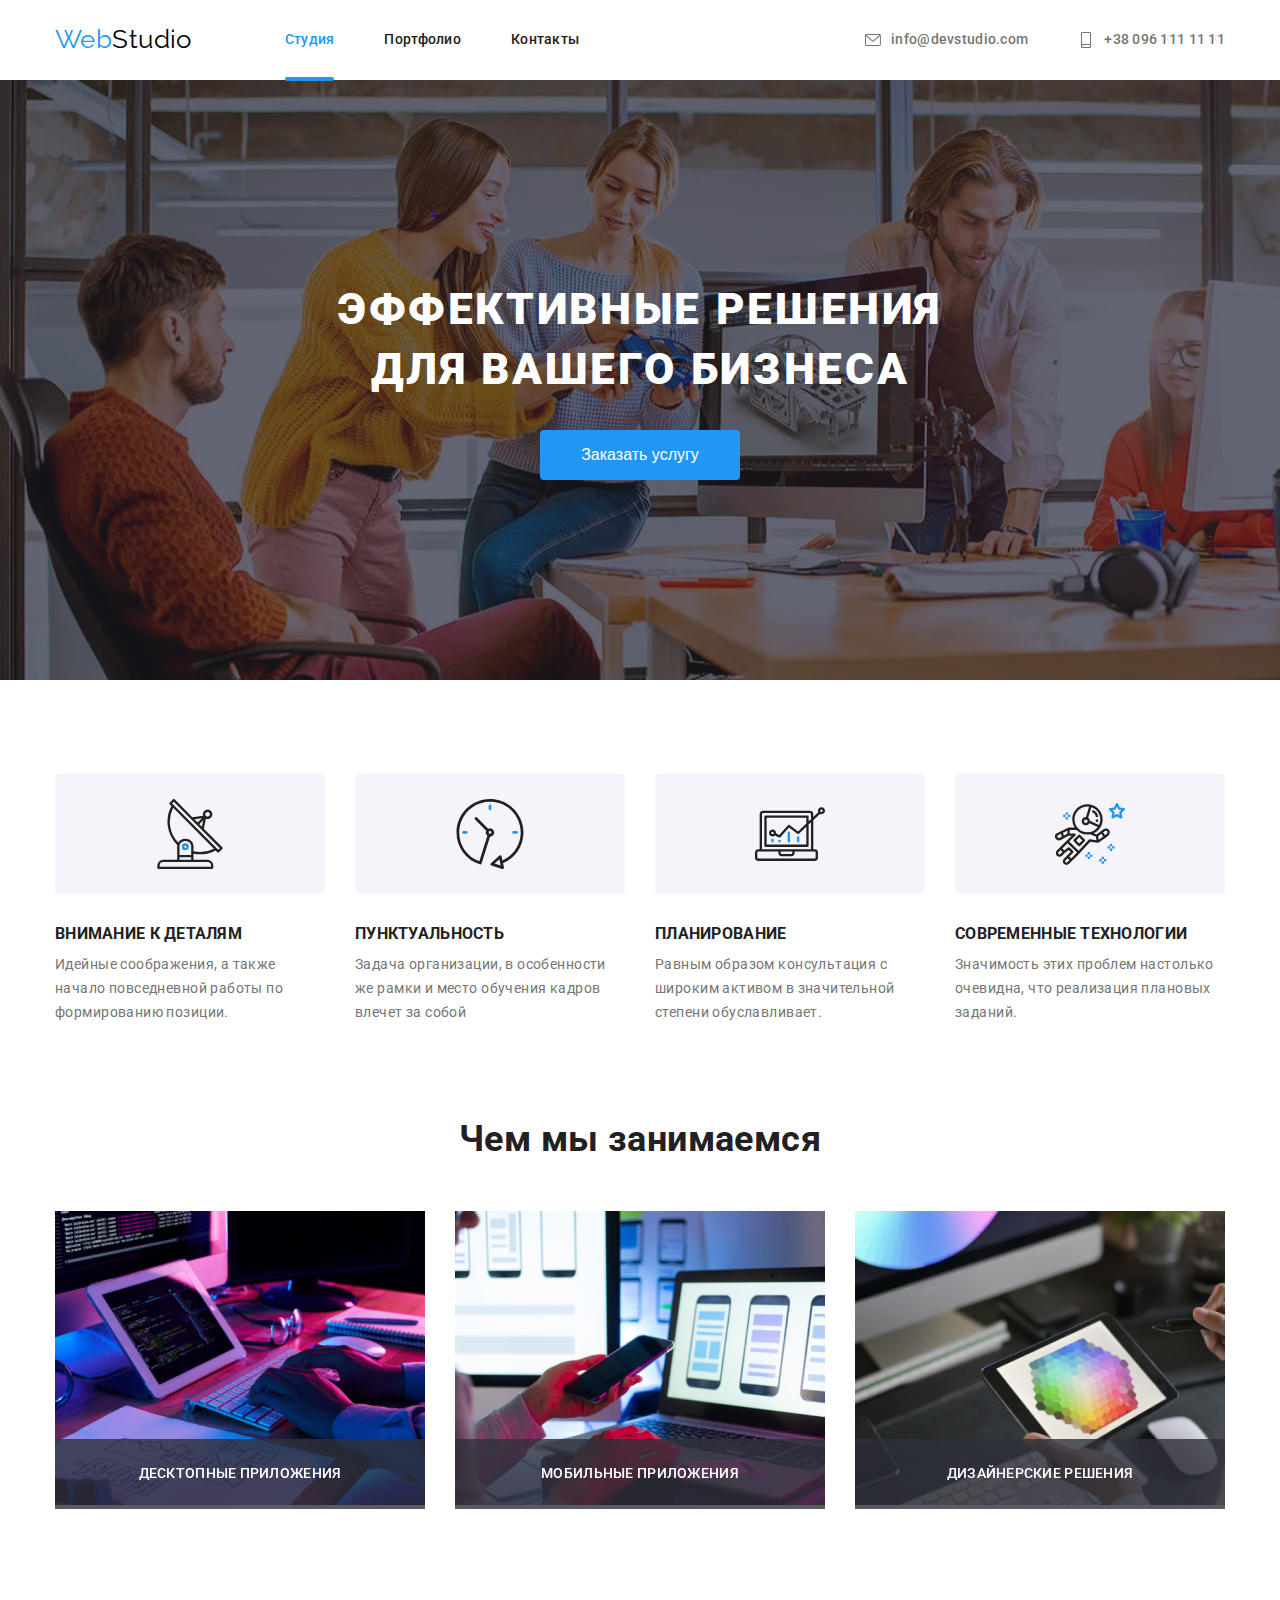
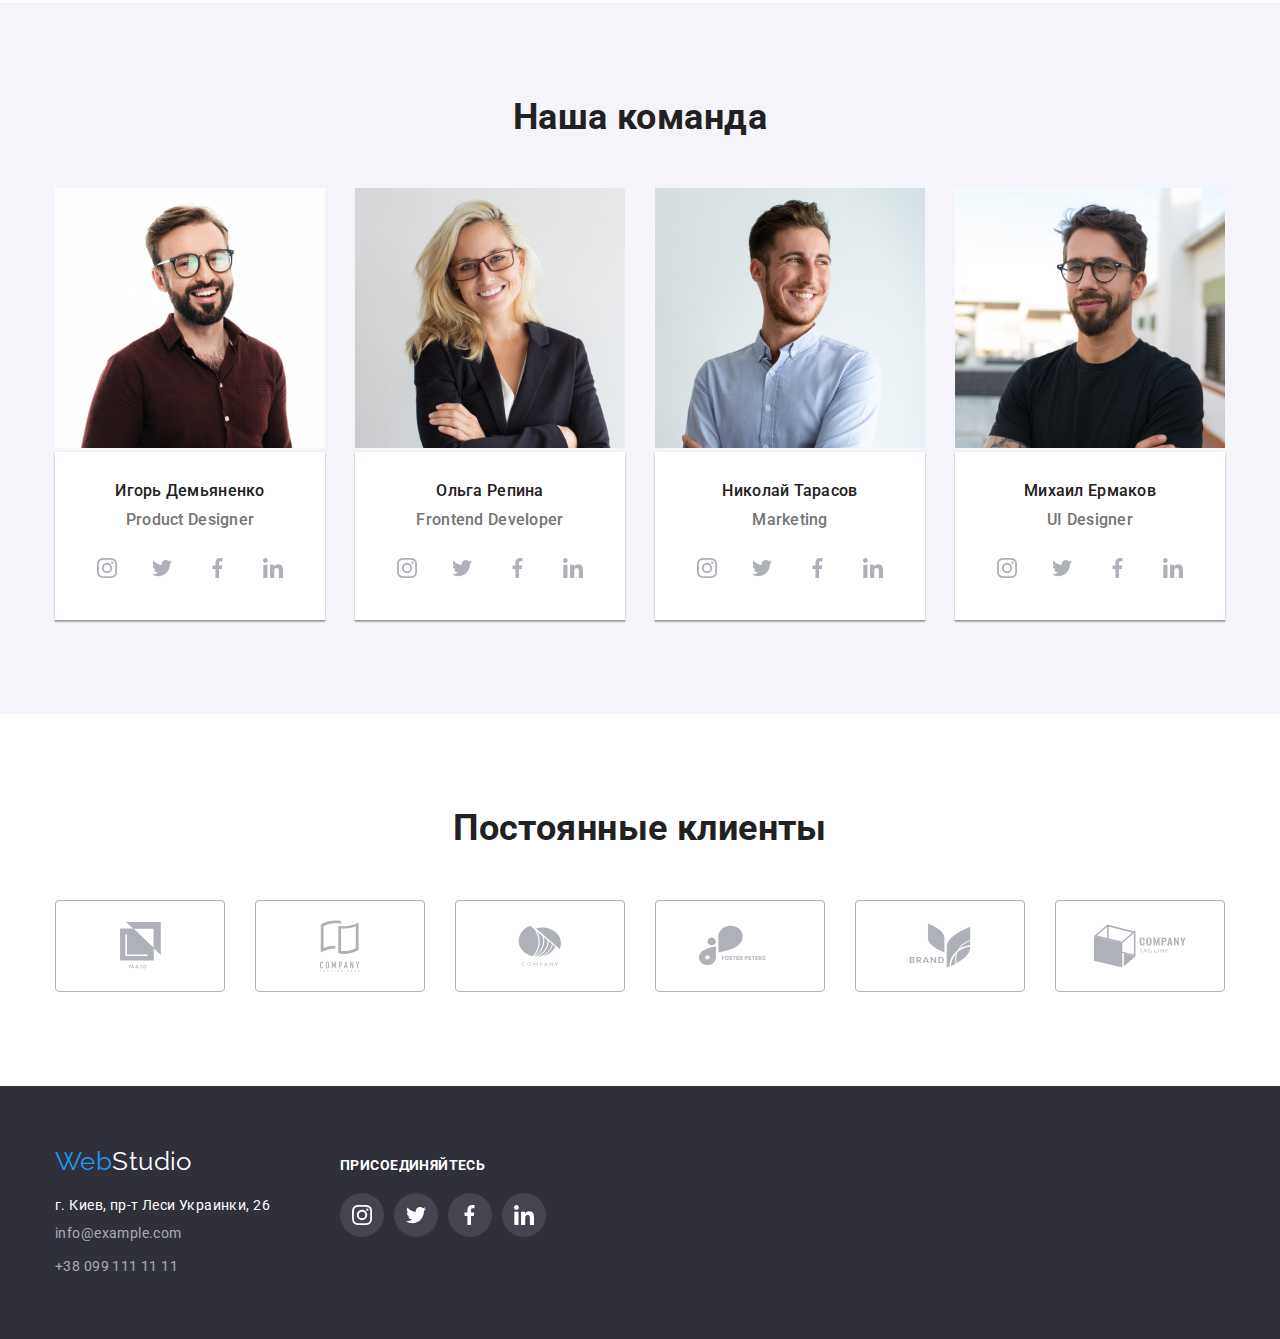
==== index.html @ 2f98a6a9 "Закинул файлы с Дз5" ====
<!DOCTYPE html>
<html lang="ru">
  <head>
    <meta charset="UTF-8" />
    <meta http-equiv="X-UA-Compatible" content="IE=edge" />
    <meta name="viewport" content="width=device-width, initial-scale=1.0" />
    <title>Document</title>
    <link rel="preconnect" href="https://fonts.gstatic.com" />
    <link
      href="https://fonts.googleapis.com/css2?family=Raleway:wght@700&family=Roboto:wght@400;500;700;900&display=swap"
      rel="stylesheet"
    />
    <link
      rel="stylesheet"
      href="https://cdnjs.cloudflare.com/ajax/libs/modern-normalize/1.0.0/modern-normalize.min.css"
      integrity="sha512-ISS7cAi1PEhQ8jnbJpJZMd29NlhNj4AWYyLOSp2CE/CsHxTCu+r+t0D2yoJudVrd0/8fTVPUVDzY5Tvli75u/g=="
      crossorigin="anonymous"
      referrerpolicy="no-referrer"
    />
    <link rel="stylesheet" href="./css/styles.css" />
  </head>
  <body>
    <header>
      <nav>
        <div class="nav-box container">
          <a href="WebStudio" class="logo"
            ><span class="logo-accent">Web</span>Studio</a
          >
          <ul class="site-nav list">
            <li class="items">
              <a href="index.html" class="link active">Студия</a>
            </li>
            <li class="items">
              <a href="./portfolio.html" class="link">Портфолио</a>
            </li>
            <li class="items"><a href="" class="link">Контакты</a></li>
          </ul>
          <ul class="link-post">
            <li>
              <a href="mailto:info@devstudio.com" class="link-contact post"
                ><svg class="icon-one" widht="16" height="12">
                  <use href="./images/sprait.svg#icon-envelope"></use></svg
                >info@devstudio.com</a
              >
            </li>
            <li class="link-telephon">
              <a href="tel:+380961111111" class="link-contact telephon"
                ><svg class="icon" widht="10" height="16">
                  <use href="./images/sprait.svg#icon-smartphone"></use></svg
                >+38 096 111 11 11</a
              >
            </li>
          </ul>
        </div>
      </nav>
    </header>
    <main>
      <section class="section-hero">
        <div class="container">
          <div class="web-tem-photo">
            <h1 class="title">
              Эффективные решения<br />
              для вашего бизнеса
            </h1>
            <!-- <div class="button-hero"> -->
            <button data-modal-open type="button" class="btn">
              Заказать услугу
            </button>
            <div class="backdrop is-hidden" data-modal>
              <div class="modal">
                <button class="modal-close-btn" type="button" data-modal-close>
                  <svg class="icon-close" width="11" height="11">
                    <use href="./images/sprait.svg#icon-close"></use>
                  </svg>
                </button>
              </div>
            </div>
          </div>
        </div>
      </section>
      <section class="section">
        <div class="container">
          <ul class="list-text">
            <li class="list-subjec">
              <div class="subjec-box">
                <svg width="70" height="70">
                  <use href="./images/sprait.svg#icon-antenna"></use>
                </svg>
              </div>
              <h3 class="subjec">Внимание к деталям</h3>
              <p class="text-subjec">
                Идейные соображения, а также начало повседневной работы по
                формированию позиции.
              </p>
            </li>
            <li class="list-subjec">
              <div class="subjec-box">
                <svg width="70" height="70">
                  <use href="./images/sprait.svg#icon-clock"></use>
                </svg>
              </div>
              <h3 class="subjec">Пунктуальность</h3>
              <p class="text-subjec">
                Задача организации, в особенности же рамки и место обучения
                кадров влечет за собой
              </p>
            </li>
            <li class="list-subjec">
              <div class="subjec-box">
                <svg width="70" height="70">
                  <use href="./images/sprait.svg#icon-diagram"></use>
                </svg>
              </div>
              <h3 class="subjec">Планирование</h3>
              <p class="text-subjec">
                Равным образом консультация с широким активом в значительной
                степени обуславливает.
              </p>
            </li>
            <li class="list-subjec">
              <div class="subjec-box">
                <svg width="70" height="70">
                  <use href="./images/sprait.svg#icon-astronaut"></use>
                </svg>
              </div>
              <h3 class="subjec">Современные технологии</h3>
              <p class="text-subjec">
                Значимость этих проблем настолько очевидна, что реализация
                плановых заданий.
              </p>
            </li>
          </ul>
        </div>
      </section>

      <section class="section-work">
        <div class="container">
          <h2 class="subject-h2">Чем мы занимаемся</h2>

          <ul class="list pictures">
            <li class="img">
              <div class="what-we-do">
                <img src="./images/img1.jpg" alt="мониторы на столе" />
                <p class="label">Десктопные приложения</p>
              </div>
            </li>
            <li class="img">
              <div class="what-we-do">
                <img
                  src="./images/img2.jpg"
                  alt="человек работает на ноутбуке"
                />
                <p class="label">Мобильные приложения</p>
              </div>
            </li>
            <li class="img">
              <div class="what-we-do">
                <img src="./images/img3.jpg" alt="подбор цвета на планшете" />
                <p class="label">Дизайнерские решения</p>
              </div>
            </li>
          </ul>
        </div>
      </section>

      <section class="section-team">
        <div class="container">
          <div class="our team">
            <h2 class="subject-h2">Наша команда</h2>
            <ul class="list team">
              <li class="person">
                <img
                  src="./images/img.product.jpg"
                  alt="Фото мужчины"
                  width="270"
                />
                <div class="thumba-team">
                  <h3 class="subject-h3">Игорь Демьяненко</h3>
                  <p class="text-p">Product Designer</p>
                  <ul class="demyanenko">
                    <li class="social-icon-list">
                      <a class="social-icon" href="#"
                        ><svg class="social-icon-team" width="20" height="20">
                          <use
                            href="./images/sprait.svg#icon-instagram"
                          ></use></svg
                      ></a>
                    </li>
                    <li class="social-icon-list">
                      <a class="social-icon" href="#">
                        <svg class="social-icon-team" width="20" height="20">
                          <use href="./images/sprait.svg#icon-twitter"></use>
                        </svg>
                      </a>
                    </li>
                    <li class="social-icon-list">
                      <a class="social-icon" href="#">
                        <svg class="social-icon-team" width="20" height="20">
                          <use href="./images/sprait.svg#icon-facebook"></use>
                        </svg>
                      </a>
                    </li>
                    <li class="social-icon-list">
                      <a class="social-icon" href="#">
                        <svg class="social-icon-team" width="20" height="20">
                          <use href="./images/sprait.svg#icon-linkedin"></use>
                        </svg>
                      </a>
                    </li>
                  </ul>
                </div>
              </li>
              <li class="person">
                <img
                  src="./images/img.frontend.jpg"
                  alt="Фото женщины"
                  width="270"
                />
                <div class="thumba-team">
                  <h3 class="subject-h3">Ольга Репина</h3>
                  <p class="text-p">Frontend Developer</p>
                  <ul class="demyanenko">
                    <li class="social-icon-list">
                      <a class="social-icon" href="#"
                        ><svg class="social-icon-team" width="20" height="20">
                          <use
                            href="./images/sprait.svg#icon-instagram"
                          ></use></svg
                      ></a>
                    </li>
                    <li class="social-icon-list">
                      <a class="social-icon" href="#">
                        <svg class="social-icon-team" width="20" height="20">
                          <use href="./images/sprait.svg#icon-twitter"></use>
                        </svg>
                      </a>
                    </li>
                    <li class="social-icon-list">
                      <a class="social-icon" href="#">
                        <svg class="social-icon-team" width="20" height="20">
                          <use href="./images/sprait.svg#icon-facebook"></use>
                        </svg>
                      </a>
                    </li>
                    <li class="social-icon-list">
                      <a class="social-icon" href="#">
                        <svg class="social-icon-team" width="20" height="20">
                          <use href="./images/sprait.svg#icon-linkedin"></use>
                        </svg>
                      </a>
                    </li>
                  </ul>
                </div>
              </li>
              <li class="person">
                <img
                  src="./images/img.marketing.jpg"
                  alt="Фото мужчины"
                  width="270"
                />
                <div class="thumba-team">
                  <h3 class="subject-h3">Николай Тарасов</h3>
                  <p class="text-p">Marketing</p>
                  <ul class="demyanenko">
                    <li class="social-icon-list">
                      <a class="social-icon" href="#"
                        ><svg class="social-icon-team" width="20" height="20">
                          <use
                            href="./images/sprait.svg#icon-instagram"
                          ></use></svg
                      ></a>
                    </li>
                    <li class="social-icon-list">
                      <a class="social-icon" href="#">
                        <svg class="social-icon-team" width="20" height="20">
                          <use href="./images/sprait.svg#icon-twitter"></use>
                        </svg>
                      </a>
                    </li>
                    <li class="social-icon-list">
                      <a class="social-icon" href="#">
                        <svg class="social-icon-team" width="20" height="20">
                          <use href="./images/sprait.svg#icon-facebook"></use>
                        </svg>
                      </a>
                    </li>
                    <li class="social-icon-list">
                      <a class="social-icon" href="#">
                        <svg class="social-icon-team" width="20" height="20">
                          <use href="./images/sprait.svg#icon-linkedin"></use>
                        </svg>
                      </a>
                    </li>
                  </ul>
                </div>
              </li>
              <li class="person">
                <img
                  src="./images/img.designer.jpg"
                  alt="Фото мужчины"
                  width="270"
                />
                <div class="thumba-team">
                  <h3 class="subject-h3">Михаил Ермаков</h3>
                  <p class="text-p">UI Designer</p>
                  <ul class="demyanenko">
                    <li class="social-icon-list">
                      <a class="social-icon" href="#"
                        ><svg class="social-icon-team" width="20" height="20">
                          <use
                            href="./images/sprait.svg#icon-instagram"
                          ></use></svg
                      ></a>
                    </li>
                    <li class="social-icon-list">
                      <a class="social-icon" href="#">
                        <svg class="social-icon-team" width="20" height="20">
                          <use href="./images/sprait.svg#icon-twitter"></use>
                        </svg>
                      </a>
                    </li>
                    <li class="social-icon-list">
                      <a class="social-icon" href="#">
                        <svg class="social-icon-team" width="20" height="20">
                          <use href="./images/sprait.svg#icon-facebook"></use>
                        </svg>
                      </a>
                    </li>
                    <li class="social-icon-list">
                      <a class="social-icon" href="#">
                        <svg class="social-icon-team" width="20" height="20">
                          <use href="./images/sprait.svg#icon-linkedin"></use>
                        </svg>
                      </a>
                    </li>
                  </ul>
                </div>
              </li>
            </ul>
          </div>
        </div>
      </section>

      <!-- секция постоянные клиенты -->

      <section class="section">
        <div class="container">
          <h2 class="regular-customers-h2">Постоянные клиенты</h2>
          <ul class="icon-customers">
            <li>
              <a class="our-customers" href="#">
                <svg class="icon-company" width="41" height="46.7">
                  <use href="./images/sprait.svg#icon-ya-co"></use>
                </svg>
              </a>
            </li>
            <li>
              <a class="our-customers" href="#">
                <svg class="icon-company" width="40" height="52">
                  <use href="./images/sprait.svg#icon-company-two"></use>
                </svg>
              </a>
            </li>
            <li>
              <a class="our-customers" href="#">
                <svg class="icon-company" width="43.46" height="41.18">
                  <use href="./images/sprait.svg#icon-company-third"></use>
                </svg>
              </a>
            </li>
            <li>
              <a class="our-customers" href="#">
                <svg class="icon-company" width="84.44" height="40.62">
                  <use href="./images/sprait.svg#icon-forest-peters"></use>
                </svg>
              </a>
            </li>
            <li>
              <a class="our-customers" href="#">
                <svg class="icon-company" width="62.54" height="45.43">
                  <use href="./images/sprait.svg#icon-brend"></use>
                </svg>
              </a>
            </li>
            <li>
              <a class="our-customers" href="#">
                <svg class="icon-company" width="93.79" height="43.93">
                  <use href="./images/sprait.svg#icon-targ-line"></use>
                </svg>
              </a>
            </li>
          </ul>
        </div>
      </section>
    </main>
    <footer class="footer-address">
      <div class="address container">
        <div class="box-web-foter">
          <a href="WebStudio" class="logo-footer studio"
            ><span class="logo-accent">Web</span>Studio
          </a>
          <address>
            <ul class="link-footer">
              <li>
                <a href="" class="address-box">
                  г. Киев, пр-т Леси Украинки, 26</a
                >
              </li>
              <li class="item-mail">
                <a href="mailto:info@example.com" class="link-mail-footer"
                  >info@example.com</a
                >
              </li>
              <li>
                <a href="tel:+380991111111" class="link-telephon-footer"
                  >+38 099 111 11 11</a
                >
              </li>
            </ul>
          </address>
        </div>
        <!-- стилизация футера и социконок -->
        <div class="us-icons">
          <p class="join">Присоединяйтесь</p>
          <ul class="join-us">
            <li class="us-icons-join">
              <a class="join-us-icon" href="#">
                <svg class="join-us-foter" width="20" height="20">
                  <use href="./images/sprait.svg#icon-instagram"></use>
                </svg>
              </a>
            </li>
            <li class="us-icons-join">
              <a class="join-us-icon" href="#">
                <svg class="join-us-foter" width="20" height="20">
                  <use href="./images/sprait.svg#icon-twitter"></use>
                </svg>
              </a>
            </li>
            <li class="us-icons-join">
              <a class="join-us-icon" href="#">
                <svg class="join-us-foter" width="20" height="20">
                  <use href="./images/sprait.svg#icon-facebook"></use>
                </svg>
              </a>
            </li>
            <li class="us-icons-join">
              <a class="join-us-icon" href="#">
                <svg class="join-us-foter" width="20" height="20">
                  <use href="./images/sprait.svg#icon-linkedin"></use>
                </svg>
              </a>
            </li>
          </ul>
        </div>
      </div>
    </footer>
    <!-- скрипт -->
    <script src="./js/modal.js"></script>
  </body>
</html>
---- css/styles.css ----
html {
  box-sizing: border-box;
}

*,
*::before,
*::after {
  box-sizing: inherit;
}
ul,
ol,
li {
  list-style: none;
}

:root {
  --max-width-site: 1600px;
  --font-weight-regular: 400;
  --font-weight-medium: 500;
  --font-weight-bold: 700;
  --font-weight-black: 900;
  --main-colors-text: #757575;
  --secondary-text-color: #212121;
  --third-text-color: (255, 255, 255, 0.6);
  --white-color-text: #ffffff;
  --accent: #2196f3;
  --main-background-color: #e5e5e5;
  --secondary-background-color: #2f303a;
  --third-background-color: #f5f4fa;
  --icon-social-color: #afb1b8;
  --background-opacity: rgba(48, 49, 59, 0.8);
  --border-radius: 4px;
  --transition-duration: 250ms;
  --timing-function: cubic-bezier(0.4, 0, 0.2, 1);
}
/* глобальные стили */
.section {
  padding-top: 94px;
  padding-bottom: 94px;
}

body {
  margin: 0px;
  background-color: var(--white-color-text);
  color: #757575;
  font-family: "Roboto", sans-serif;
  font-style: normal;
  font-size: 14px;
  letter-spacing: 0.03em;
  font-weight: var(--font-weight-regular);
}

.container {
  width: 1200px;
  margin: 0 auto;
  padding: 0 15px;
}

/*стили навигации */
.page {
  border-bottom: 1px solid #ececec;
}

.nav-box {
  margin: auto;
  display: flex;
  align-items: center;
}

.list-text {
  display: flex;
  padding: 0px;
  list-style: none;
  font-weight: 500;
  font-size: 14px;
  line-height: 1.14;
  letter-spacing: 0.02em;
  list-style-type: none;
}

.list-button {
  margin: 0px 0px;
  display: flex;
  padding: 0px;
  list-style: none;
  font-weight: 500;
  font-size: 14px;
  line-height: 1.14;
  letter-spacing: 0.02em;
  list-style-type: none;
}

/* стилизация почты и телефонав хедерре студии и портфолио */

.icon,
.icon-one {
  fill: #757575;
  margin: 0px;
  width: 16px;
  margin-right: 10px;
  fill: currentColor;
}

.link-post {
  margin-bottom: 0px;
  margin-top: 0px;
  margin-left: auto;
  list-style: none;
  display: flex;
  padding: 0px;
}

.link-telephon-footer:focus,
.link-telephon-footer:hover {
  color: var(--accent);
}

.link-mail-footer:focus,
.link-mail-footer:hover {
  color: var(--accent);
}

.link-telephon-footer {
  display: block;
  padding: 0px;
  text-decoration: none;
  line-height: 1.71;
  font-style: normal;
  color: rgba(255, 255, 255, 0.6);
  transition: color 250ms cubic-bezier(0.4, 0, 0.2, 1);
}

.link-mail-footer {
  margin-bottom: 9px;
  display: block;
  padding: 0px;
  text-decoration: none;
  line-height: 1.71;
  font-style: normal;
  color: rgba(255, 255, 255, 0.6);
  transition: color 250ms cubic-bezier(0.4, 0, 0.2, 1);
}

.link-telephon {
  margin-left: 50px;
}

/* стилизация оверлея карточек в портфолио */

.card-thumb {
  position: relative;
  overflow: hidden;
}

.overlay-text {
  margin: 0px;
  display: flex;
  position: absolute;
  top: 100%;
  height: 100%;
  align-items: center;
  padding: 24px;
  font-size: 18px;
  line-height: 1.556;
  background-color: var(--accent);
  color: var(--white-color-text);
  transition: transform var(--transition-duration) var(--timing-function);
}
.card-link:hover .overlay-text,
.card-link:focus .overlay-text {
  transform: translate3d(0, -100%, 0);
}

/* стилизация  контейнера портфолио карточек */

.container-card {
  width: 1200px;
  padding: 0px px;
  margin: auto;
  display: flex;
}

/* тилизация списка карточек портфолио */
.card-link {
  display: flex;
  flex-direction: column;
  text-decoration: none;
  color: inherit;
  transition: box-shadow var(--transition-duration) var(--timing-function);
}

.list-card {
  margin-top: -30px;
  margin-left: -30px;
  margin: 0px;
  padding: 0px;
  flex-wrap: wrap;
  display: flex;
  list-style: none;
  font-weight: 500;
  font-size: 14px;
  line-height: 1.14;
  letter-spacing: 0.02em;
  list-style-type: none;
}

.list-card > .card {
  margin-left: 30px;
  margin-bottom: 30px;
  flex-basis: calc(100% / 3 - 30px);
}

.list {
  margin: 0px;
  display: flex;
  padding: 0px;
  list-style: none;
  font-weight: 500;
  font-size: 14px;
  line-height: 1.14;
  letter-spacing: 0.02em;
  list-style-type: none;
}

.caption-subtitle {
  border: 1px solid #eeeeee;
  padding: 20px 24px;
  border-top: 0px;
}

.caption {
  margin: 0px 0px 4px 0px;
  color: var(--secondary-text-color);
  font-weight: var(--font-weight-bold);
  font-size: 18px;
  line-height: 2;
  letter-spacing: 0.06em;
}

.subtitle {
  margin: 0px;
  font-size: 16px;
  line-height: 1.87;
}
/* добавление теней и ховера карточкам в портфолио */

.card-link:focus {
  box-shadow: 0px 1px 1px rgba(0, 0, 0, 0.12), 0px 4px 4px rgba(0, 0, 0, 0.06),
    1px 4px 6px rgba(0, 0, 0, 0.16);
}
.card-link:hover {
  box-shadow: 0px 1px 1px rgba(0, 0, 0, 0.12), 0px 4px 4px rgba(0, 0, 0, 0.06),
    1px 4px 6px rgba(0, 0, 0, 0.16);
}
/* стилизация модального окна */

.backdrop {
  position: fixed;
  top: 0;
  left: 0;
  width: 100%;
  height: 100%;
  background-color: rgba(0, 0, 0, 0.2);
  transition: opacity 250ms cubic-bezier(0.4, 0, 0.2, 1);
}
.backdrop.is-hidden {
  opacity: 0;
  pointer-events: none;
}

.modal {
  position: absolute;
  top: 50%;
  left: 50%;

  min-width: 528px;
  min-height: 581px;
  transform: translate3d(-50%, -50%, 0) scale(1) rotate3d(0, 0, 0, 0);
  transition: transform calc(1.5 * var(--transition-duration))
    var(--timing-function);
  background: #ffffff;
  box-shadow: 0px 1px 3px rgba(0, 0, 0, 0.12), 0px 1px 1px rgba(0, 0, 0, 0.14),
    0px 2px 1px rgba(0, 0, 0, 0.2);
  border-radius: 4px;
}
.backdrop.is-hidden .modal {
  transform: translate3d(-50%, -50%, 0) scale(1.2) rotate3d(0, -20, 0, 90deg);
}

.modal-close-btn {
  right: 8px;
  top: 8px;
  position: relative;
  width: 30px;
  height: 30px;
  display: block;
  margin-left: auto;
  padding: 0;
  /* margin-left: auto; */
  border-radius: 50%;
  color: black;
  transition: color var(--transition-duration) var(--timing-function);
  background-color: var(--background-prime-color);
  border: 1px solid rgba(0, 0, 0, 0.1);
}

.modal-close-btn:hover,
.modal-close-btn:focus {
  cursor: pointer;
  color: var(--accent);
}

/* стили логотипа */
.logo {
  padding-bottom: 25px;
  padding-top: 24px;
  margin-right: 93px;
  /* margin-left: 215px; */
  color: #000000;
  text-decoration: none;
  font-family: "Raleway", sans-serif;
  font-size: 26px;
  line-height: 1.2;
}

.address > a {
  color: var(--white-color-text);
}

.logo-accent {
  color: var(--accent);
}

/* стили навигации */

.link.active {
  position: relative;
  display: flex;
}

.link.active::after {
  content: "";
  position: absolute;
  display: block;
  width: 100%;
  height: 4px;
  bottom: -1px;

  background: #2196f3;
  border-radius: 2px;
}

.site-nav .link {
  justify-content: center;
  display: flex;
  color: var(--secondary-text-color);
  text-decoration: none;
  list-style-type: none;
  font-weight: 500;
  line-height: 1.1;
  letter-spacing: 0.02em;
  transition: color 250ms cubic-bezier(0.4, 0, 0.2, 1);
}
.link {
  padding: 32px 0px;
}

.site-nav .items + .items {
  margin-left: 50px;
}

.link.active,
.link:focus,
.link:hover {
  text-decoration: none;
  color: var(--accent);
}

/* стили контактов */

.link-contact {
  align-items: center;
  display: flex;
  padding: 32px 0px;
  font-style: normal;
  color: var(--main-colors-text);
  text-decoration: none;
  font-weight: 500;
  line-height: 1.1;
  letter-spacing: 0.02em;
  transition: color 250ms cubic-bezier(0.4, 0, 0.2, 1);
}

.link-contact:focus,
.link-contact:hover {
  color: var(--accent);
}

/* стили кнопки заказать услугу */
.btn {
  padding: 10px 32px;
  margin: auto;
  border: 0px;
  display: inline-block;
  border-radius: 4px;
  color: var(--white-color-text);
  background-color: var(--accent);
  cursor: pointer;
  font-size: 16px;
  line-height: 1.87;
}

.btn {
  display: block;
  margin: auto;
  width: 200px;
  height: 50px;
}

/* герой */

.button-hero {
  margin: auto;
}

.section-hero {
  margin: auto;
  padding: 200px 0px;
  max-width: var(--max-width-site);
  background-color: var(--secondary-background-color);
  background-image: linear-gradient(
      rgba(47, 48, 58, 0.4),
      rgba(47, 48, 58, 0.4)
    ),
    url(../images/Img-ouer-team.jpg);
}

.title {
  margin-bottom: 30px;
  margin-top: 0px;
  color: var(--white-color-text);
  font-weight: 900;
  font-size: 44px;
  line-height: normal;
  text-align: center;
  letter-spacing: 0.06em;
  text-transform: uppercase;
  line-height: 1.36;
}

/* ощий стильдля параграфов */

.subjec-box {
  width: 270px;
  height: 120px;
  background-color: #f5f4fa;

  display: flex;
  justify-content: center;
  align-items: center;
  margin-bottom: 30px;
  border-radius: 4px;
}

.list-text {
  margin-top: 0px;
  margin-bottom: 0px;
}

.text-subjec {
  font-style: normal;
  font-weight: normal;

  line-height: 1.71;
  margin-top: 0;
  margin-bottom: 0;
  letter-spacing: 0.03em;
}

h3 {
  text-transform: uppercase;
}

/*стилизация h3 h2 */

.subjec {
  font-weight: var(--font-weight-bold);
  line-height: 1.17;
  margin-bottom: 20px;
  margin: 0px;
  color: var(--secondary-text-color);
}

/* стилизация абзацев */
.list-subjec {
  width: 270px;
}

.list-text .list-subjec + .list-subjec {
  margin-left: 30px;
}

.text-subjec {
  margin: 10px 0px 0px 0px;
  line-height: 1.71;
}
/* стилизация блока чем мы занимаемся */
.what-we-do {
  position: relative;
}

.label {
  display: flex;
  margin: 0px;
  position: absolute;
  width: 100%;
  bottom: 0px;
  left: 0px;
  height: 70px;
  justify-content: center;
  align-items: center;
  text-transform: uppercase;
  background-color: var(--background-opacity);
  color: var(--white-color-text);
}

.section-work {
  padding: 0px 0px 94px 0px;
}

.list .pictures {
  margin: 0px 0px 188px 0px;
}

.img {
  display: block;
  max-width: 100%;
  height: auto;
  object-fit: cover;
}

.list .img + .img {
  margin-left: 30px;
}

/* стилизация социальных иконок в команде */

.social-icon-team {
  fill: currentColor;
}
.social-icon-list {
  border-radius: 50%;
}
.social-icon:focus {
  color: #ffffff;
  background-color: var(--accent);
}
.social-icon:hover {
  color: #ffffff;
  background-color: var(--accent);
}

.social-icon {
  border-radius: 50%;
  display: flex;
  height: 44px;
  width: 44px;
  justify-content: center;
  align-items: center;
  color: #afb1b8;

  transition: background-color 250ms cubic-bezier(0.4, 0, 0.2, 1),
    color 250ms cubic-bezier(0.4, 0, 0.2, 1);
}

.demyanenko {
  padding: 0px;
  display: flex;
  justify-content: space-between;
}

.thumba-team {
  padding: 30px;
  background-color: var(--white-color-text);
  box-shadow: 0px 1px 3px rgba(0, 0, 0, 0.12), 0px 1px 1px rgba(0, 0, 0, 0.14),
    0px 2px 1px rgba(0, 0, 0, 0.2);
}

/* секция наша команда */

.subject-h2 {
  font-weight: var(--font-weight-bold);
  font-size: 36px;
  line-height: 1.16;
  margin: 0px 0px 50px 0px;
  text-align: center;
  color: var(--secondary-text-color);
}

.section-team {
  padding-top: 94px;
  padding-bottom: 94px;
  background-color: #f5f4fa;
}

.subject-h3 {
  text-transform: none;
  margin: 0px 0px 10px 0px;
  color: var(--secondary-text-color);
  font-weight: var(--font-weight-medium);
  font-size: 16px;
  line-height: 1.18;
  text-align: center;
}

.text-p {
  padding: 0px;
  margin: 0px 0px 16px 0px;
  color: var(--main-colors-text);
  font-size: 16px;
  line-height: 1.18;
  text-align: center;
}

.text {
  margin-top: 0px;
  margin-bottom: 0px;
}

.team .person + .person {
  margin-left: 30px;
}

.our-team {
  background-color: var(--third-background-color);
}
.subject-h2 {
  margin-bottom: 50px;
  text-align: center;
  color: var(--secondary-text-color);
}
/* стилизация секции постоянные клиенти */

.regular-customers-h2 {
  padding: 0px;
  margin: 0px 0px 50px 0px;
  font-weight: var(--font-weight-bold);
  color: var(--secondary-text-color);
  font-weight: bold;
  font-size: 36px;
  line-height: 1.16;
  text-align: center;
}

.icon-customers {
  padding: 0px;
  margin: 0px;
  display: flex;
  justify-content: space-between;
}

.our-customers {
  width: 170px;
  height: 92px;
  display: flex;
  justify-content: center;
  align-items: center;
  color: var(--icon-social-color);
  border-radius: var(--border-radius);
  border: 1px solid var(--icon-social-color);
  transition: color 250ms cubic-bezier(0.4, 0, 0.2, 1),
    border-color 250ms cubic-bezier(0.4, 0, 0.2, 1);
}

.our-customers:hover,
.our-customers:focus {
  border: 1px solid var(--accent);
  color: var(--accent);
}

.icon-company {
  fill: currentColor;
}
/* стилизация футера дива с иконками соцсетей */

.join-us-icon {
  color: #ffffff;
  background-color: rgba(255, 255, 255, 0.1);
  width: 44px;
  height: 44px;
  display: flex;
  justify-content: center;
  align-items: center;
  border-radius: 50%;
  transition: color 250ms cubic-bezier(0.4, 0, 0.2, 1),
    background-color 250ms cubic-bezier(0.4, 0, 0.2, 1);
}

.join-us-icon:hover {
  background-color: var(--accent);
}

.join-us-icon:focus {
  background-color: var(--accent);
}

.us-icons-join {
  border-radius: 50%;
}

.join-us-foter {
  fill: currentColor;
}

.us-icons {
  display: inline-block;
}

.join {
  color: var(--white-color-text);
  font-weight: var(--font-weight-bold);
  font-size: 14px;
  line-height: 1.17;
  text-transform: uppercase;
  margin: 0px 0px 20px 0px;
  padding: 0px;
}

.join-us {
  display: flex;
  margin: 0px;
  padding: 0px;
}

.join-us .us-icons-join + .us-icons-join {
  margin-left: 10px;
}

/* стилизация  футера */
.address {
  display: flex;
  align-items: baseline;
}

.box-web-foter {
  display: inline-block;
  margin-right: 70px;
}

.studio {
  color: #ffffff;
  margin: 0px;
  display: block;
}

.logo-footer {
  color: #ffffff;
  margin-bottom: 20px;
  padding: 0px;
  text-decoration: none;
  font-family: "Raleway", sans-serif;
  font-size: 26px;
  line-height: 1.2;
}

.address-box {
  margin: 0px;
  display: block;
  margin-bottom: 9px;
  font-style: normal;
  color: var(--white-color-text);
  text-decoration: none;
}

.footer-address {
  background-color: var(--secondary-background-color);
  padding-top: 60px;
  padding-bottom: 60px;
}

.logo-footer {
  display: block;
}

.link-footer {
  list-style: none;
  padding: 0;
  margin: 0px;
}
.item-mail {
  margin-bottom: 9px;
}

/* портфолио кнопки */

.list-button {
  justify-content: center;
  margin-bottom: 50px;
}

.list-button .type + .type {
  margin-left: 8px;
}

.pagination {
  text-align: center;
  padding: 6px 22px;
  display: inline-block;
  border: 0px;
  color: var(--secondary-text-color);
  background-color: var(--third-background-color);
  left: 576px;
  top: 174px;
  background: #f5f4fa;
  border-radius: 4px;
  transition: color 250ms cubic-bezier(0.4, 0, 0.2, 1),
    background-color 250ms cubic-bezier(0.4, 0, 0.2, 1),
    box-shadow 250ms cubic-bezier(0.4, 0, 0.2, 1);
}

.list-pagination {
  text-align: center;
  min-width: 73px;
  height: 38px;
  border-radius: 4px;
  padding: 6px 22px;
  color: #ffffff;
  background-color: var(--accent);
  border: 0px;
  cursor: pointer;
  box-shadow: 0px 3px 1px rgba(0, 0, 0, 0.1), 0px 1px 2px rgba(0, 0, 0, 0.08),
    0px 2px 2px rgba(0, 0, 0, 0.12);
}

.website-btn > .pagination {
  min-width: 128px;
  height: 38px;
}

.application-btn > .pagination {
  display: inline-block;
  min-width: 145px;
  height: 38px;
}

.application > .pagination {
  display: inline-block;
  min-width: 145px;
  height: 38px;
}

.design-bnt > .pagination {
  display: inline-block;
  min-width: 103px;
  height: 38px;
}

.marketing-btn > .pagination {
  display: inline-block;
  min-width: 130px;
  height: 38px;
}

.pagination:focus,
.pagination:hover {
  color: var(--white-color-text);
  background-color: var(--accent);
  cursor: pointer;
  box-shadow: 0px 3px 1px rgba(0, 0, 0, 0.1), 0px 1px 2px rgba(0, 0, 0, 0.08),
    0px 2px 2px rgba(0, 0, 0, 0.12);
}
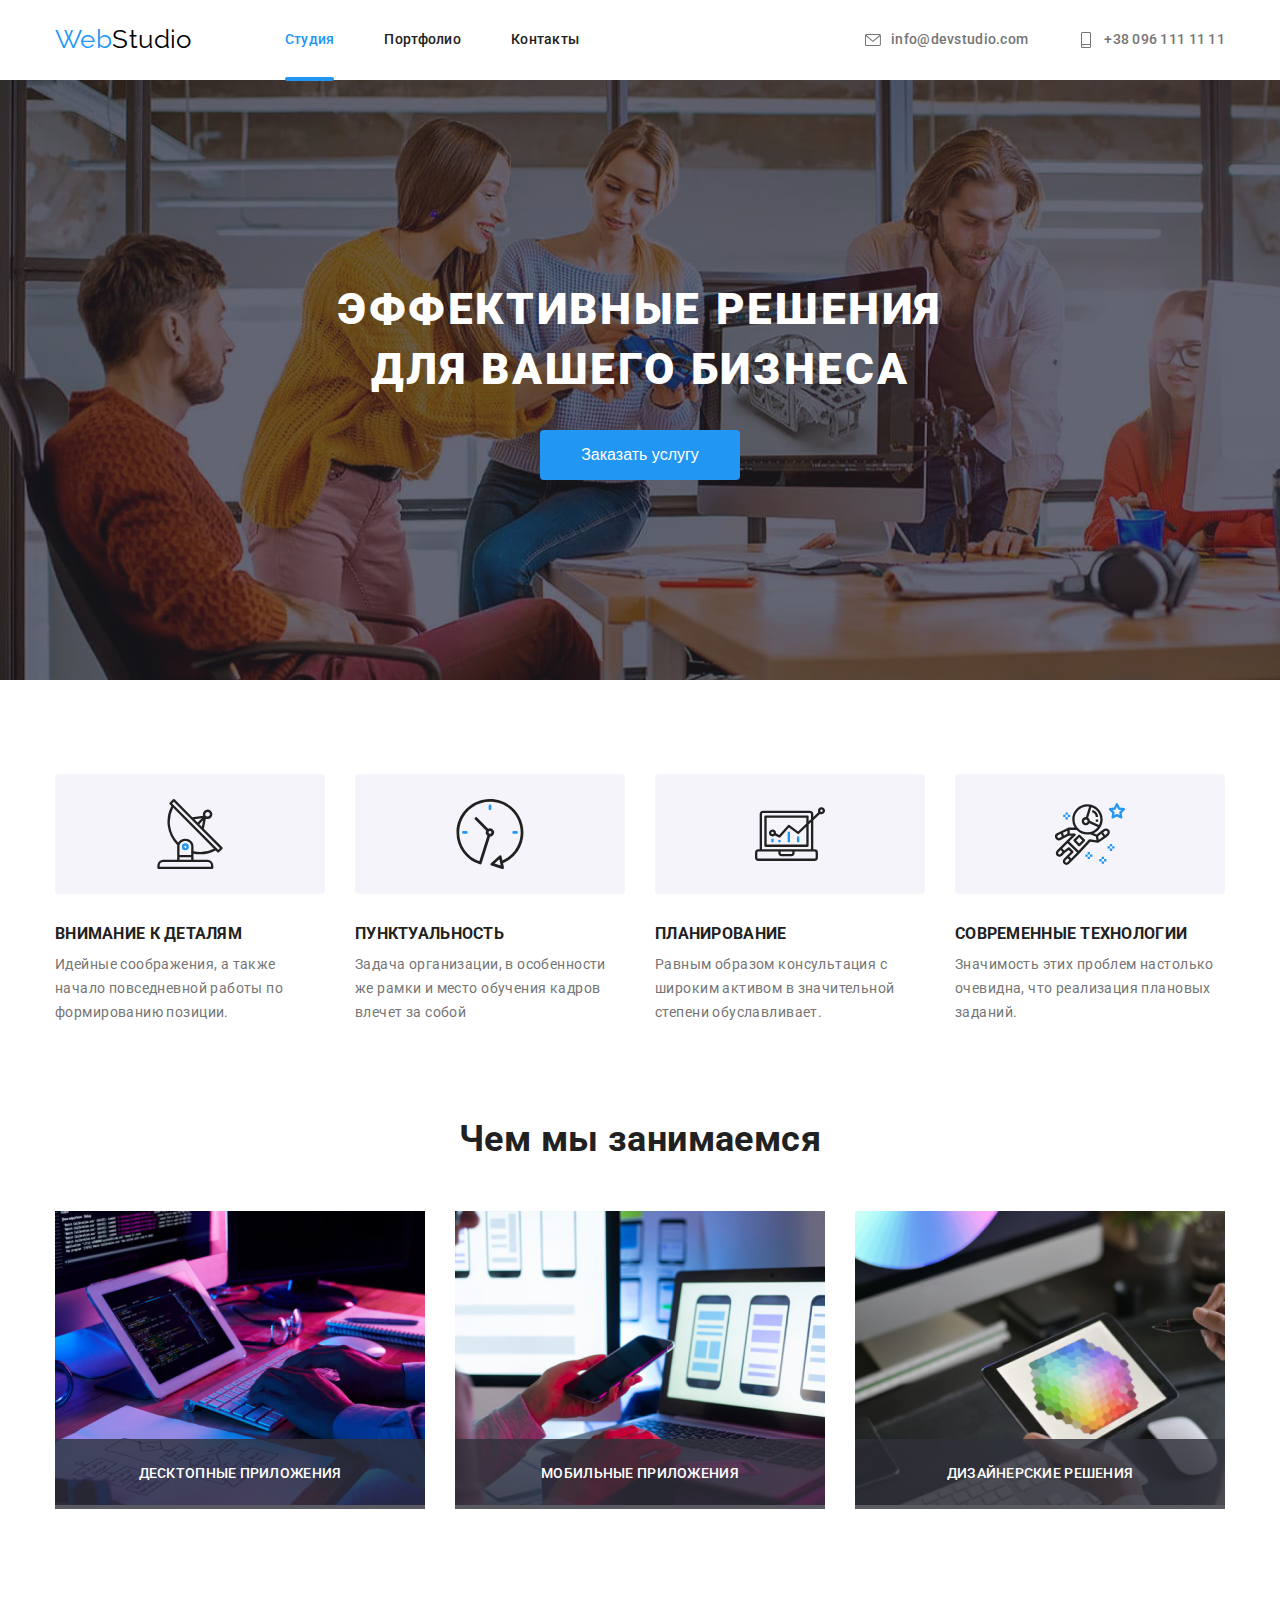
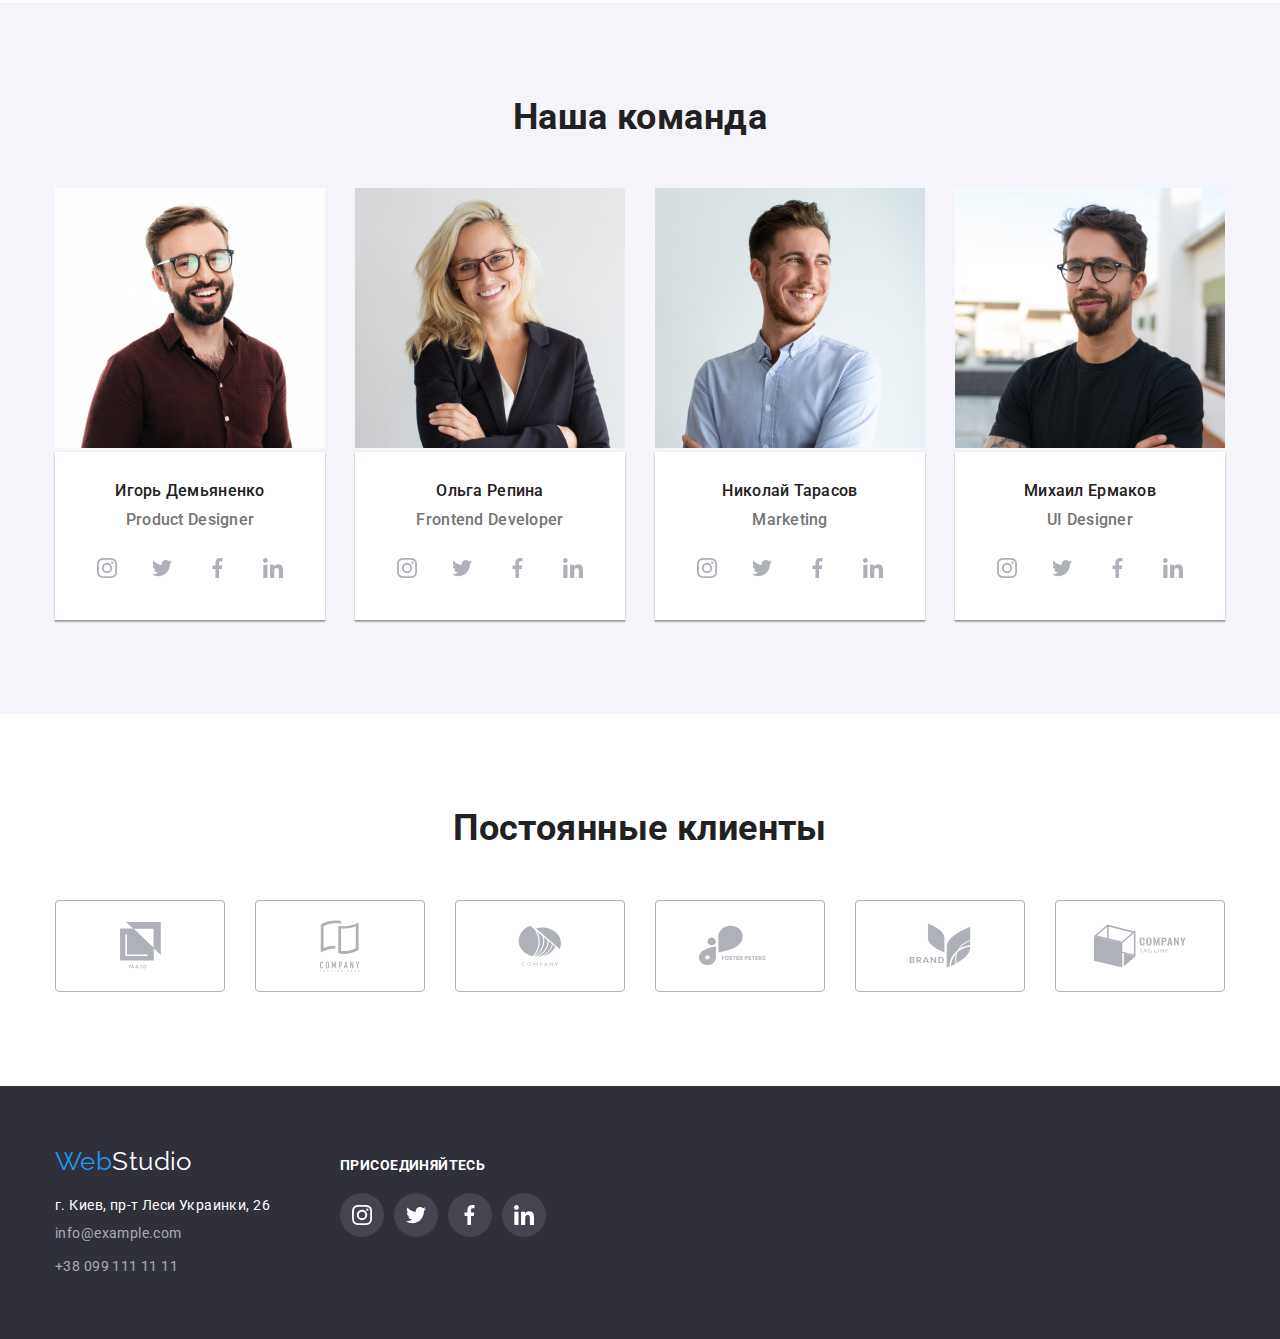
==== commit a06a6109: "Відправив на перевірку дз" ====
--- a/index.html
+++ b/index.html
@@ -66,15 +66,6 @@
             <button data-modal-open type="button" class="btn">
               Заказать услугу
             </button>
-            <div class="backdrop is-hidden" data-modal>
-              <div class="modal">
-                <button class="modal-close-btn" type="button" data-modal-close>
-                  <svg class="icon-close" width="11" height="11">
-                    <use href="./images/sprait.svg#icon-close"></use>
-                  </svg>
-                </button>
-              </div>
-            </div>
           </div>
         </div>
       </section>
@@ -455,6 +446,70 @@
         </div>
       </div>
     </footer>
+    <!-- Модальное окно -->
+    <div class="backdrop is-hidden" data-modal>
+      <div class="modal">
+        <button class="modal-close-btn" type="button" data-modal-close>
+          <svg class="icon-close" width="11" height="11">
+            <use href="./images/sprait.svg#icon-close"></use>
+          </svg>
+        </button>
+        <div>
+          <p class="title-to-modal">Оставьте свои данные, мы вам перезвоним</p>
+          <form>
+            <label class="lable-to-form"
+              >Имя
+              <input class="input-to-form" type="text" name="name" />
+              <svg class="icon-to-input" width="18" height="18">
+                <use href="./images/sprait.svg#icon-person"></use>
+              </svg>
+            </label>
+            <label class="lable-to-form"
+              >Телефон
+              <input class="input-to-form" type="tel" name="phone" />
+              <svg class="icon-to-input" width="18" height="18">
+                <use href="./images/sprait.svg#icon-phone"></use>
+              </svg>
+            </label>
+            <label class="lable-to-form"
+              >Почта
+              <input class="input-to-form" type="email" name="email" />
+              <svg class="icon-to-input" width="18" height="18">
+                <use href="./images/sprait.svg#icon-email"></use>
+              </svg>
+            </label>
+            <label class="lable-to-textarea"
+              >Комментарий
+              <textarea
+                class="comment"
+                name="not"
+                placeholder="Введите текст"
+                rows="5"
+              ></textarea>
+            </label>
+
+            <div class="box-agree">
+              <label class="lable-checbox">
+                <input
+                  class="chek-input"
+                  type="checkbox"
+                  name="checkbox"
+                  value="yes"
+                />
+                <svg class="icon-check" width="16" height="15">
+                  <use href="./images/sprait.svg#icon-check"></use>
+                </svg>
+                Соглашаюсь с рассылкой и принимаю
+                <a class="link-chek" href="#" target="_blank">
+                  Условия договора</a
+                >
+              </label>
+              <button class="btn-chek" type="submit">Отправить</button>
+            </div>
+          </form>
+        </div>
+      </div>
+    </div>
     <!-- скрипт -->
     <script src="./js/modal.js"></script>
   </body>
--- a/css/styles.css
+++ b/css/styles.css
@@ -11,6 +11,13 @@
 ol,
 li {
   list-style: none;
+}
+
+label,
+input,
+form {
+  margin: 0;
+  padding: 0;
 }
 
 :root {
@@ -272,7 +279,7 @@
   position: absolute;
   top: 50%;
   left: 50%;
-
+  padding: 40px;
   min-width: 528px;
   min-height: 581px;
   transform: translate3d(-50%, -50%, 0) scale(1) rotate3d(0, 0, 0, 0);
@@ -296,7 +303,7 @@
   display: block;
   margin-left: auto;
   padding: 0;
-  /* margin-left: auto; */
+
   border-radius: 50%;
   color: black;
   transition: color var(--transition-duration) var(--timing-function);
@@ -307,7 +314,7 @@
 .modal-close-btn:hover,
 .modal-close-btn:focus {
   cursor: pointer;
-  color: var(--accent);
+  fill: var(--accent);
 }
 
 /* стили логотипа */
@@ -869,3 +876,130 @@
   box-shadow: 0px 3px 1px rgba(0, 0, 0, 0.1), 0px 1px 2px rgba(0, 0, 0, 0.08),
     0px 2px 2px rgba(0, 0, 0, 0.12);
 }
+
+/* Стилизация модального окна */
+
+.title-to-modal {
+  font-weight: var(--font-weight-bold);
+  font-size: 20px;
+  line-height: 1.15;
+  text-align: center;
+  color: var(--secondary-text-color);
+}
+.lable-to-form {
+  display: block;
+  margin-bottom: 10px;
+  position: relative;
+}
+
+.input-to-form {
+  width: 100%;
+  padding: 12px 0 12px 42px;
+  margin-top: 4px;
+  font-size: 16px;
+  border: 1px solid rgba(33, 33, 33, 0.2);
+  border-radius: var(--border-radius);
+  transition: border-color var(--transition-duration) var(--timing-function);
+}
+.icon-to-input {
+  position: absolute;
+  transform: translateY(-50%);
+  left: 15px;
+  bottom: 4px;
+  transition: fill var(--transition-duration) var(--timing-function);
+}
+.lable-to-textarea {
+  margin-bottom: 20px;
+  display: block;
+}
+
+.input-to-form:hover + .icon-to-input,
+.input-to-form:focus + .icon-to-input {
+  fill: var(--accent);
+}
+
+.input-to-form:focus,
+.input-to-form:hover {
+  border-color: var(--accent);
+}
+/* стилизация коментария */
+
+.comment {
+  width: 100%;
+  display: block;
+  padding: 12px 16px;
+  margin-top: 4px;
+  border-radius: var(--border-radius);
+  resize: none;
+  border: 1px solid rgba(33, 33, 33, 0.2);
+  transition: border-color var(--transition-duration) var(--timing-function);
+}
+.comment::placeholder {
+  color: rgba(117, 117, 117, 0.5);
+}
+.comment:focus,
+.comment:hover {
+  border-color: var(--accent);
+}
+/* стилизация чек бокса */
+
+.chek-input {
+  appearance: none;
+}
+
+.box-agree {
+  font-size: 12px;
+  line-height: 1.167;
+  letter-spacing: 0.01em;
+}
+.lable-checbox {
+  display: flex;
+  justify-content: center;
+  align-items: center;
+  font-size: 14px;
+  line-height: 1.714;
+}
+.icon-check {
+  margin-right: 8.38px;
+  border-radius: 2px;
+  fill: var(--white-color-text);
+  border: 1px solid rgba(33, 33, 33, 0.2);
+  background-origin: border-box;
+  transition: background-color var(--transition-duration) var(--timing-function),
+    border var(--transition-duration) var(--timing-function);
+}
+.chek-input:focus + .icon-check,
+.chek-input:hover + .icon-check {
+  border-color: var(--accent);
+}
+
+.chek-input:checked + .icon-check {
+  background-color: var(--accent);
+}
+
+.link-chek {
+  color: var(--accent);
+}
+
+.btn-chek {
+  border: 0px;
+  display: block;
+  margin: 30px auto 0;
+  padding: 10px 55px 10px 56px;
+  font-size: 16px;
+  line-height: 1.87;
+  letter-spacing: 0.06em;
+  background: #2196f3;
+  box-shadow: 0px 4px 4px rgba(0, 0, 0, 0.15);
+  border-radius: 4px;
+  color: var(--white-color-text);
+  cursor: pointer;
+  transition: background-color var(--transition-duration) var(--timing-function),
+    box-shadowvar var(--transition-duration) var(--timing-function);
+}
+
+.btn-chek:hover,
+.btn-chek:focus {
+  background-color: #188ce8;
+  box-shadow: 0px 4px 4px rgba(0, 0, 0, 0.15);
+}
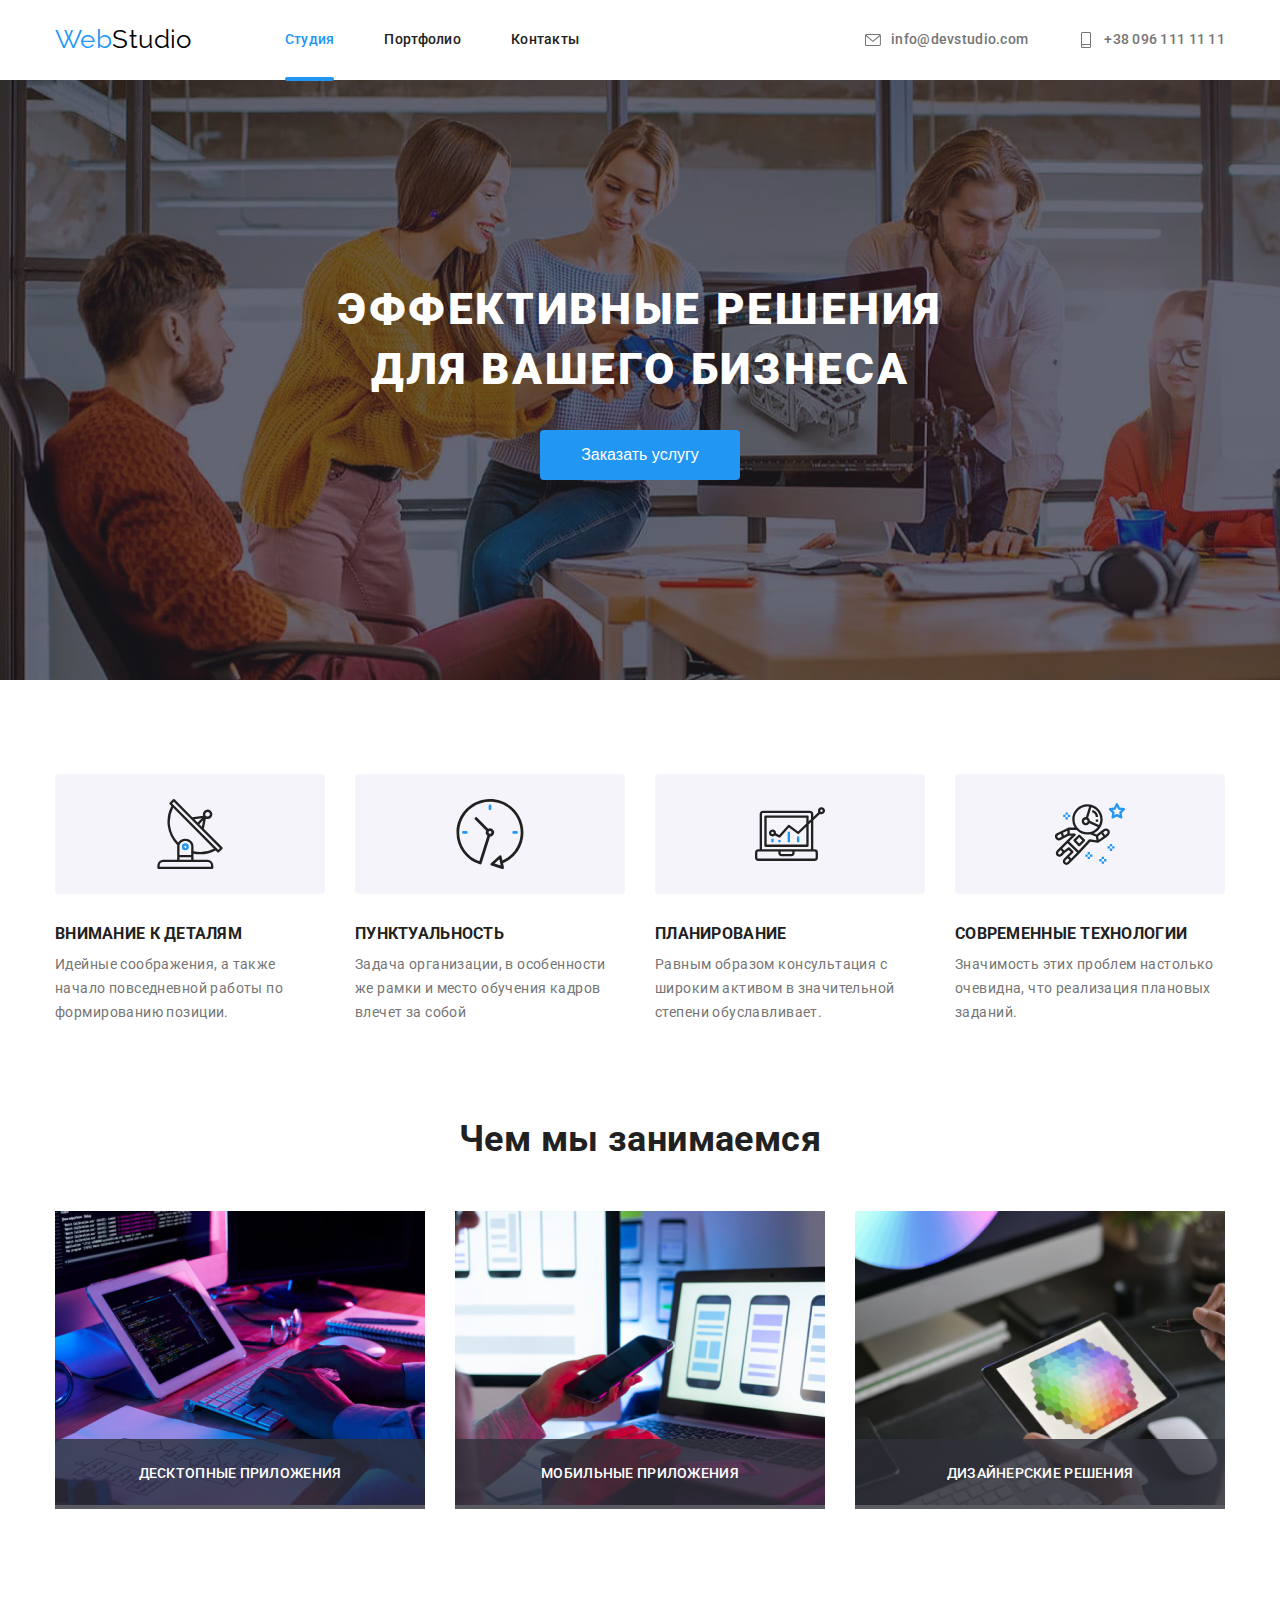
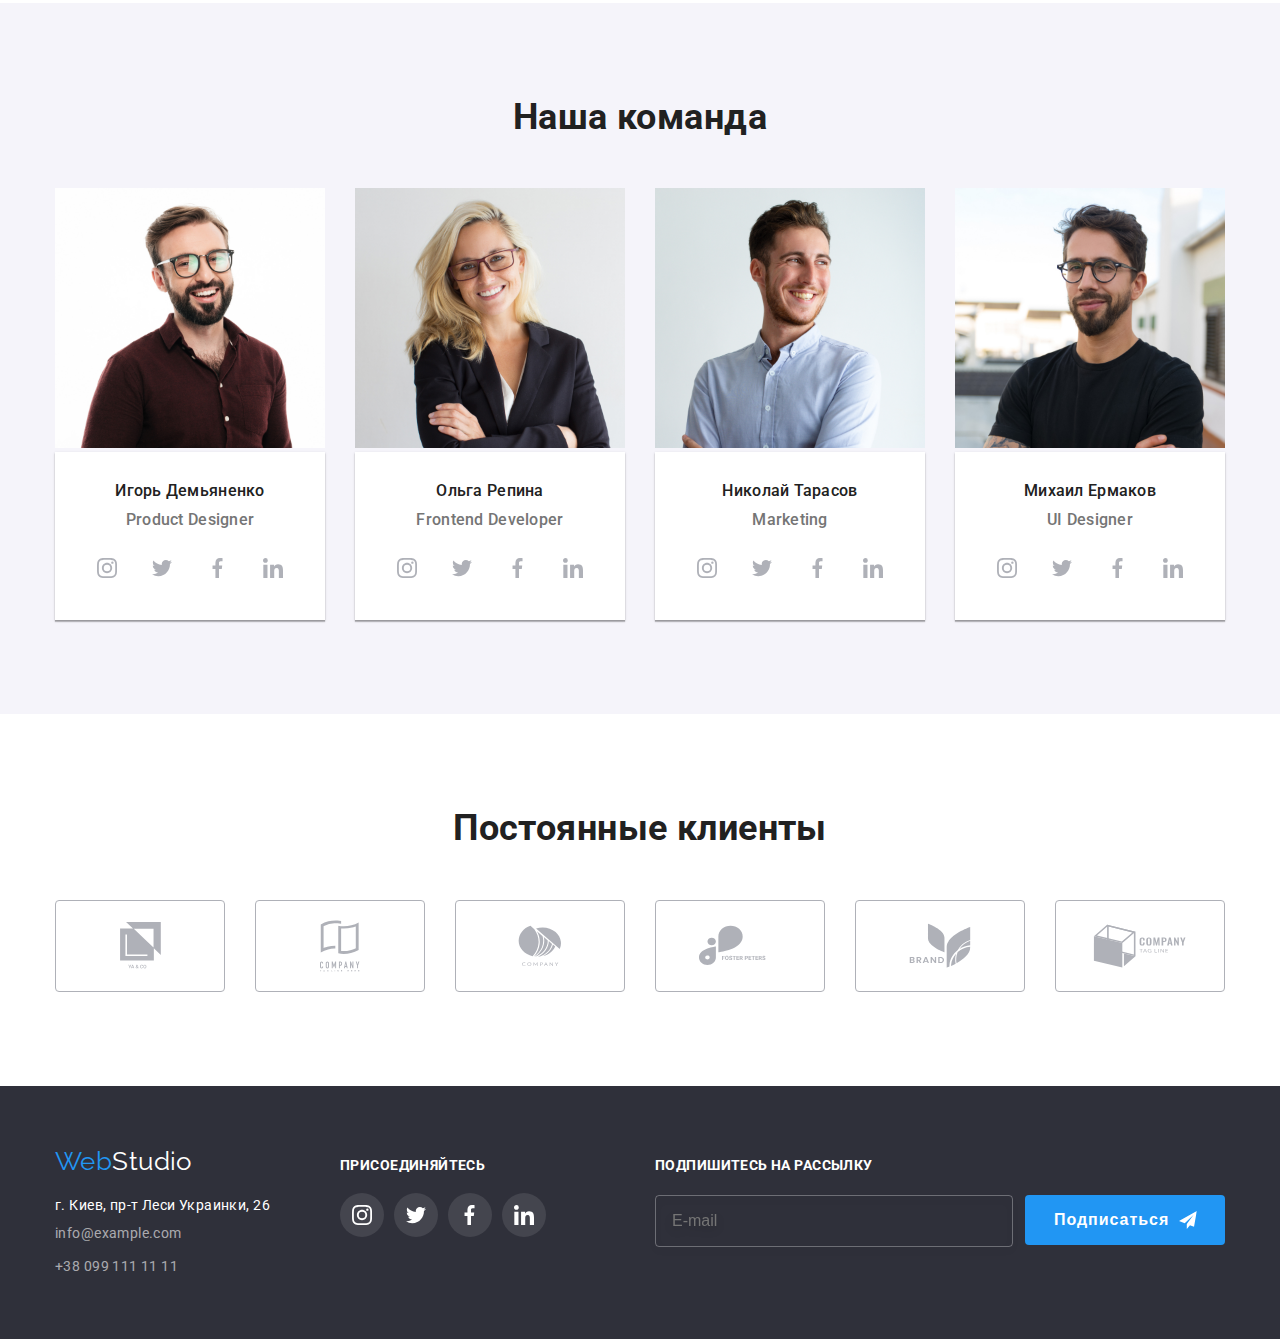
==== commit 9299eb7e: "Виконав Дз6" ====
--- a/index.html
+++ b/index.html
@@ -443,6 +443,28 @@
               </a>
             </li>
           </ul>
+        </div>
+
+        <!-- Сстилизация секции подписки в футере с кнопкой -->
+        <div class="box-for-send">
+          <form class="form-to-footer">
+            <label class="send-lable" for="send">Подпишитесь на рассылку</label>
+            <div class="div-to-form">
+              <input
+                class="send-email"
+                type="email"
+                name="email"
+                id="send"
+                placeholder="E-mail"
+              />
+              <button class="send-btn active" type="submit">
+                Подписаться
+                <svg class="icon-send" width="24" height="24">
+                  <use href="./images/sprait.svg#icon-send"></use>
+                </svg>
+              </button>
+            </div>
+          </form>
         </div>
       </div>
     </footer>
@@ -488,24 +510,22 @@
               ></textarea>
             </label>
 
-            <div class="box-agree">
-              <label class="lable-checbox">
-                <input
-                  class="chek-input"
-                  type="checkbox"
-                  name="checkbox"
-                  value="yes"
-                />
-                <svg class="icon-check" width="16" height="15">
-                  <use href="./images/sprait.svg#icon-check"></use>
-                </svg>
-                Соглашаюсь с рассылкой и принимаю
-                <a class="link-chek" href="#" target="_blank">
-                  Условия договора</a
-                >
-              </label>
-              <button class="btn-chek" type="submit">Отправить</button>
-            </div>
+            <label class="lable-checbox">
+              <input
+                class="chek-input"
+                type="checkbox"
+                name="checkbox"
+                value="yes"
+              />
+              <svg class="icon-check" width="16" height="15">
+                <use href="./images/sprait.svg#icon-check"></use>
+              </svg>
+              Соглашаюсь с рассылкой и принимаю &nbsp;
+              <a class="link-chek" href="#" target="_blank">
+                Условия договора</a
+              >
+            </label>
+            <button class="btn-chek" type="submit">Отправить</button>
           </form>
         </div>
       </div>
--- a/css/styles.css
+++ b/css/styles.css
@@ -12,12 +12,14 @@
 li {
   list-style: none;
 }
-
+button,
+p,
 label,
 input,
 form {
   margin: 0;
   padding: 0;
+  border: 0px;
 }
 
 :root {
@@ -297,7 +299,7 @@
 .modal-close-btn {
   right: 8px;
   top: 8px;
-  position: relative;
+  position: absolute;
   width: 30px;
   height: 30px;
   display: block;
@@ -796,6 +798,70 @@
 }
 .item-mail {
   margin-bottom: 9px;
+}
+
+/* Стилизация отправной формы в футере */
+.send-email {
+  width: 358px;
+  font-size: 16px;
+  line-height: 1.25;
+  border: 1px solid rgba(255, 255, 255, 0.3);
+  filter: drop-shadow(0px 4px 4px rgba(0, 0, 0, 0.15));
+  padding: 15px 16px;
+  color: rgba(255, 255, 255, 0.6);
+  margin-right: 12px;
+  border-radius: 4px;
+  background-color: transparent;
+}
+
+.send-lable {
+  display: block;
+  margin-bottom: 20px;
+  font-family: Roboto;
+  font-weight: var(--font-weight-bold);
+  line-height: 1.4;
+  text-transform: uppercase;
+  color: var(--white-color-text);
+}
+
+.div-to-form {
+  display: flex;
+}
+.send-btn:focus,
+.send-btn:hover {
+  border: solid 1px;
+  color: var(--white-color-text);
+}
+
+.send-btn {
+  position: relative;
+  font-weight: var(--font-weight-bold);
+  font-size: 16px;
+  line-height: 1.87;
+  display: flex;
+  align-items: center;
+  text-align: center;
+  letter-spacing: 0.06em;
+  border-radius: var(--border-radius);
+  color: var(--white-color-text);
+  background-color: var(--accent);
+  padding: 10px 28px 10px 29px;
+  align-items: center;
+  display: flex;
+  width: 200px;
+  height: 50px;
+  cursor: pointer;
+}
+
+.icon-send {
+  display: flex;
+  margin-left: 10px;
+  fill: currentColor;
+}
+
+.box-for-send {
+  margin-left: auto;
+  display: flex;
 }
 
 /* портфолио кнопки */
@@ -885,6 +951,7 @@
   line-height: 1.15;
   text-align: center;
   color: var(--secondary-text-color);
+  margin-bottom: 12px;
 }
 .lable-to-form {
   display: block;
@@ -958,6 +1025,7 @@
   align-items: center;
   font-size: 14px;
   line-height: 1.714;
+  margin-bottom: 30px;
 }
 .icon-check {
   margin-right: 8.38px;
@@ -984,7 +1052,7 @@
 .btn-chek {
   border: 0px;
   display: block;
-  margin: 30px auto 0;
+  margin: auto;
   padding: 10px 55px 10px 56px;
   font-size: 16px;
   line-height: 1.87;
